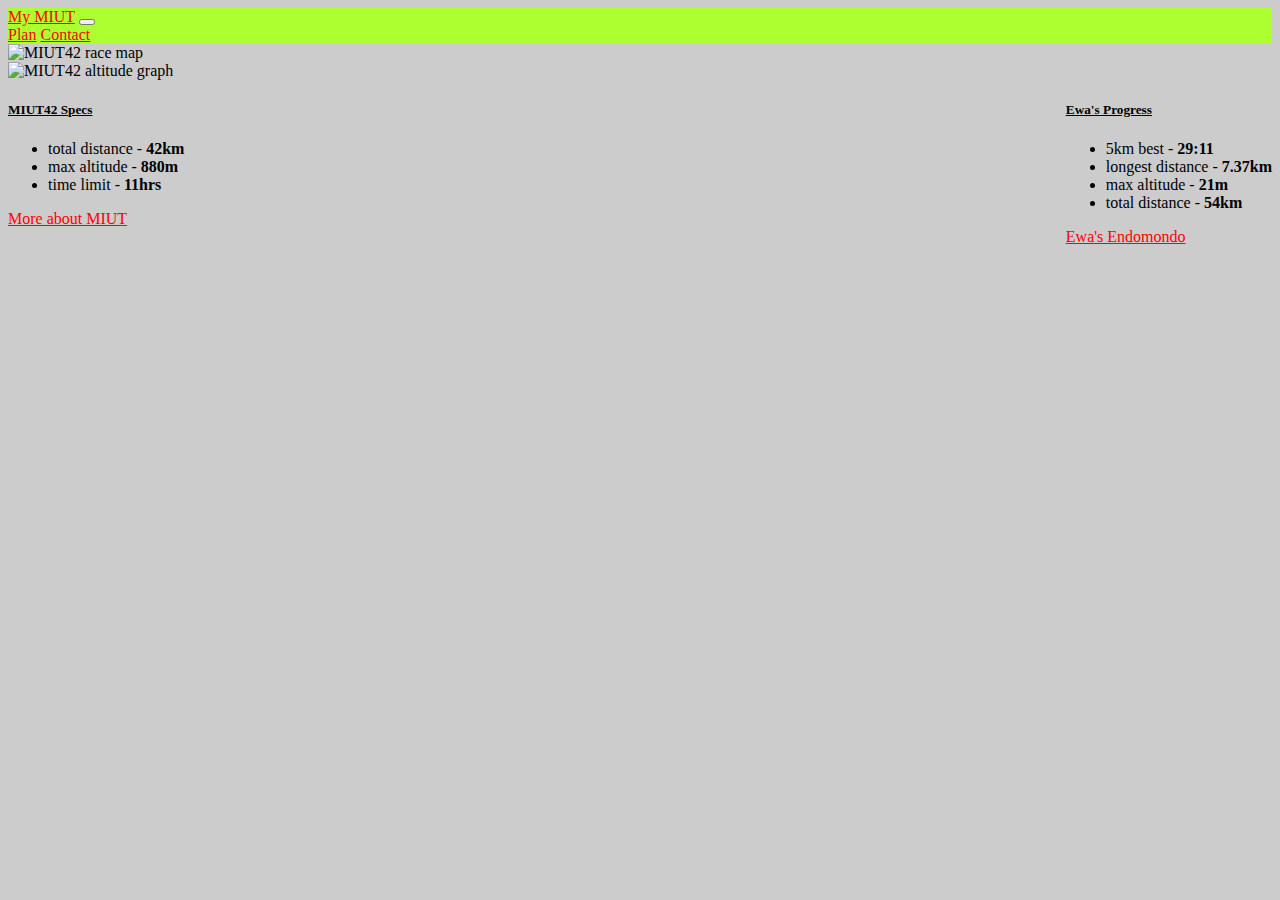
==== plan.html @ b7af7d0b "Add files via upload" ====
<!DOCTYPE html>
<html lang="en">
    <head>
        <meta charset="utf-8">
        <meta name="viewport" content="width=device-width, initial-scale=1, shrink-to-fit=no">
        <title>My MIUT</title>
        <link rel="stylesheet" href="https://stackpath.bootstrapcdn.com/bootstrap/4.5.0/css/bootstrap.min.css" integrity="sha384-9aIt2nRpC12Uk9gS9baDl411NQApFmC26EwAOH8WgZl5MYYxFfc+NcPb1dKGj7Sk" crossorigin="anonymous">
        <link rel='stylesheet' href='stylesheet.css'>
    </head>
    <body>
        <header>
            <nav class="navbar navbar-expand-lg navbar-light bg-red-ewa">
                <a class="navbar-brand" href="index.html">My MIUT</a>
                <button class="navbar-toggler" type="button" data-toggle="collapse" data-target="#navbarNavAltMarkup" aria-controls="navbarNavAltMarkup" aria-expanded="false" aria-label="Toggle navigation">
                  <span class="navbar-toggler-icon"></span>
                </button>
                <div class="collapse navbar-collapse" id="navbarNavAltMarkup">
                  <div class="navbar-nav">
                    <a class="nav-item nav-link" href="plan.html">Plan</a>
                    <a class="nav-item nav-link" href="contact.html">Contact</a>
                  </div>
                </div>
              </nav>
        </header>
        <main>
          <div class="row">
            <div class="column">
              <img src="images/42_map.png" width="200" alt="MIUT42 race map" class="responsive">
            </div>
            <div> 
              <img src="images/42_altitude.png" alt="MIUT42 altitude graph" class="responsive">
            </div>
          </div>
          <div class="row">
            <div class="col-sm-6">
              <div class="card-left">
                <div class="card-body">
                  <h5 class="card-title">MIUT42 Specs</h5>
                  <ul>
                    <li>total distance - <strong>42km</strong></li>
                    <li>max altitude - <strong>880m</strong></li>
                    <li>time limit - <strong>11hrs</strong></li>
                  </ul>
                  <a href="https://www.miutmadeira.com/en/" target="_blank" class="btn btn-primary">More about MIUT</a>
                </div>
              </div>
            </div>
            <div class="col-sm-6">
              <div class="card-right">
                <div class="card-body">
                  <h5 class="card-title">Ewa's Progress</h5>
                  <ul>
                    <li>5km best - <strong>29:11</strong></li>
                    <li>longest distance - <strong>7.37km</strong></li>
                    <li>max altitude - <strong>21m</strong></li>
                    <li>total distance - <strong>54km</strong></li>
                  </ul>
                  <a href="https://www.endomondo.com/home" target="_blank" class="btn btn-primary">Ewa's Endomondo</a>
                </div>
              </div>
            </div>
          </div>
        </main>
    </body>
---- stylesheet.css ----
.bg-red-ewa{
    background-color: greenyellow;
}


body {
 height: 100%;
 margin-bottom: 0;
  background-color: #cccccc;
}

.jumbotron {
    background-image: url("images/runner.jpg");
    background-color: #cccccc;
    background-size: 100% 100%;
    background-repeat: no-repeat;
    min-height: 500px;
}

h1 {
    color: red;
}

h5 {    
    text-decoration: underline;
}

a {
    color:red;
    }

.card {
    background: none;
    border: none;
    max-width: 100%;
}

.card-left {
    float: left;
    max-width: 50%;
}

.card-right {
    float: right;
    max-width: 50%;
}

.responsive {
    width: 100%;
    height: auto;
}
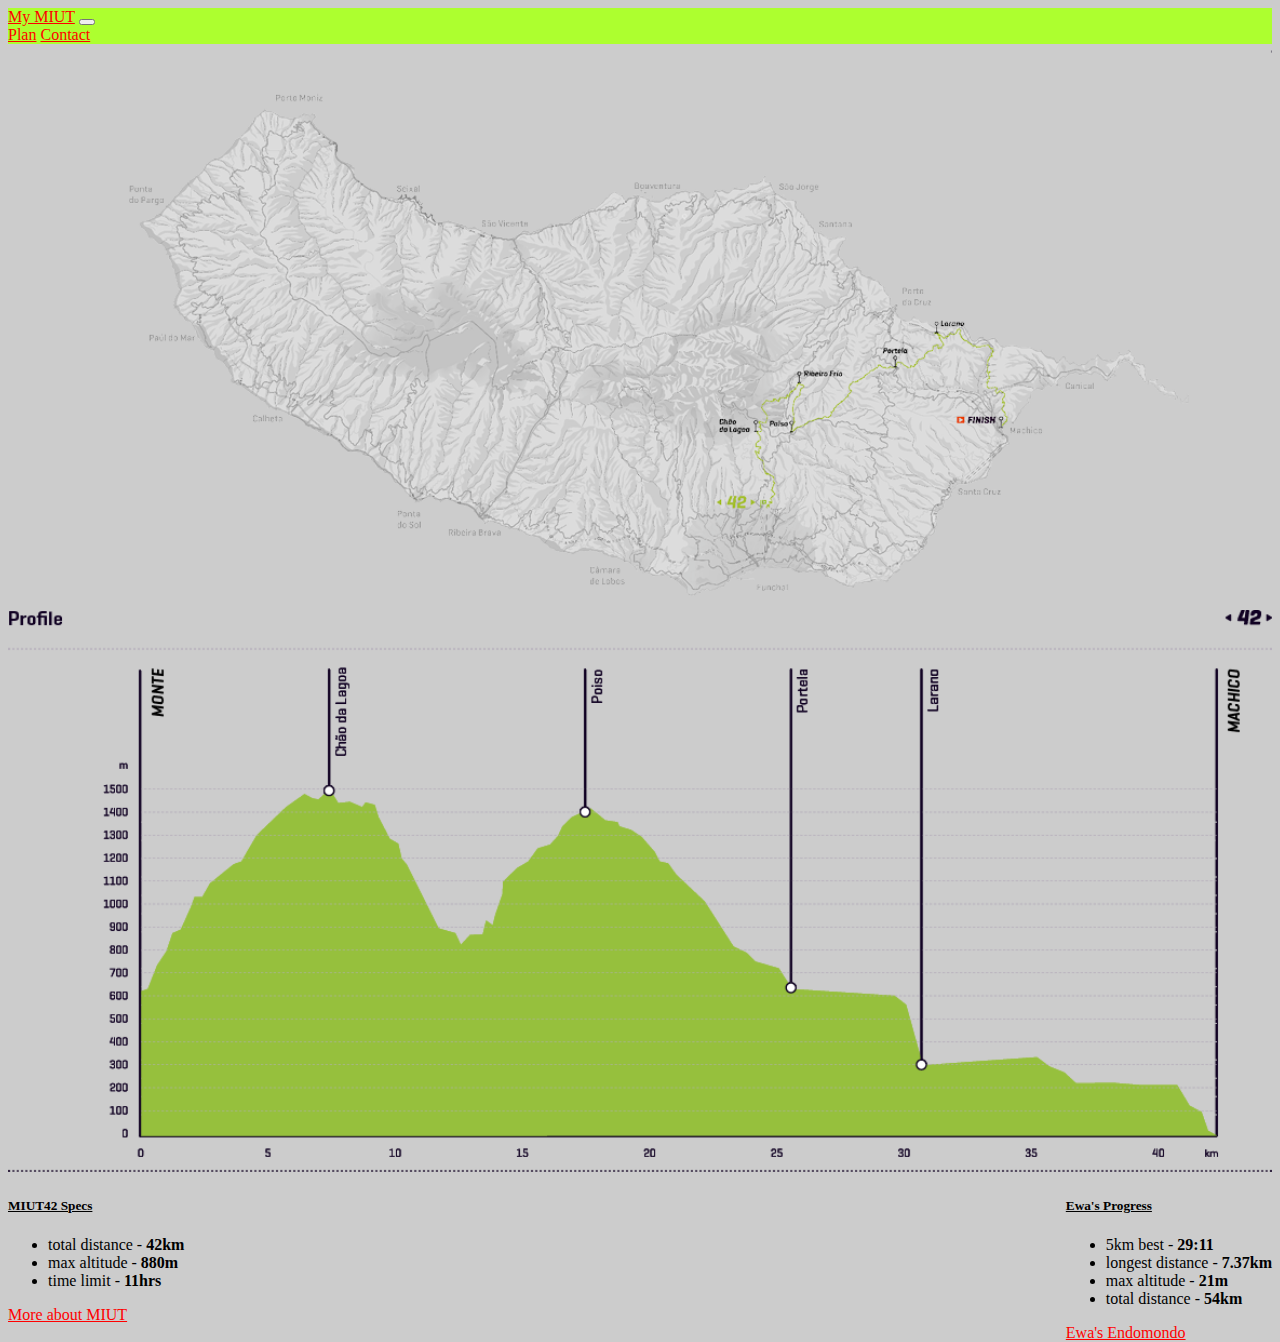
==== commit 713ab9b8: "Update plan.html" ====
--- a/plan.html
+++ b/plan.html
@@ -25,10 +25,10 @@
         <main>
           <div class="row">
             <div class="column">
-              <img src="images/42_map.png" width="200" alt="MIUT42 race map" class="responsive">
+              <img src="42_map.png" width="200" alt="MIUT42 race map" class="responsive">
             </div>
             <div> 
-              <img src="images/42_altitude.png" alt="MIUT42 altitude graph" class="responsive">
+              <img src="42_altitude.png" alt="MIUT42 altitude graph" class="responsive">
             </div>
           </div>
           <div class="row">
